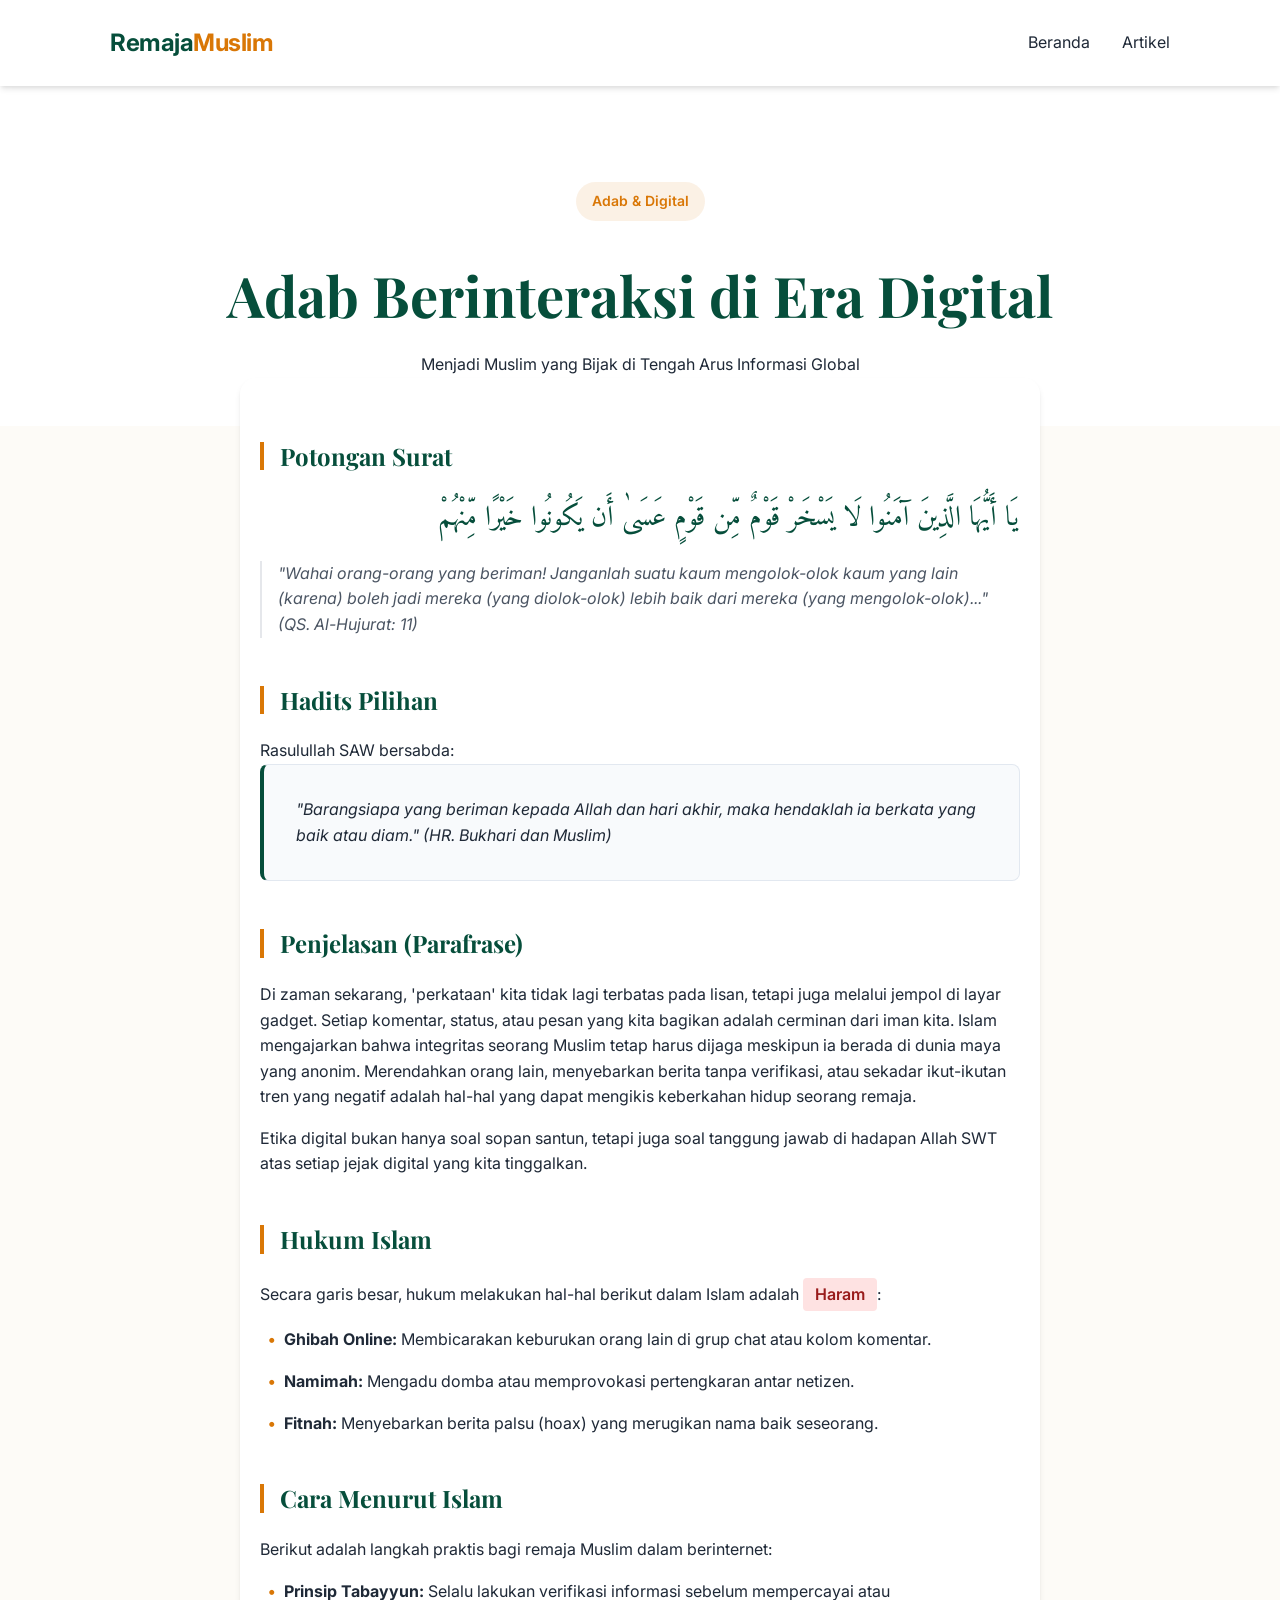
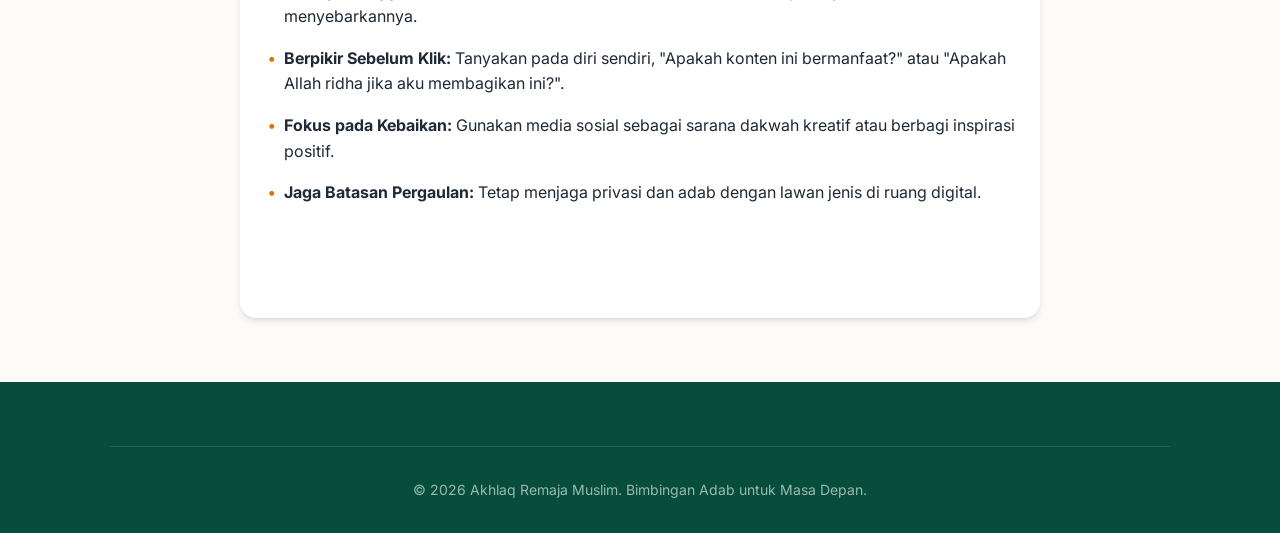
==== articles/adab-pergaulan.html @ 89fde5ba "first commit" ====
<!DOCTYPE html>
<html lang="id">
<head>
    <meta charset="UTF-8">
    <meta name="viewport" content="width=device-width, initial-scale=1.0">
    <title>Adab Berinteraksi di Era Digital | Akhlaq Remaja Muslim</title>
    <link rel="stylesheet" href="../css/style.css">
    <link rel="preconnect" href="https://fonts.googleapis.com">
    <link rel="preconnect" href="https://fonts.gstatic.com" crossorigin>
    <link href="https://fonts.googleapis.com/css2?family=Inter:wght@400;600;700&family=Playfair+Display:wght@700&family=Amiri&display=swap" rel="stylesheet">
</head>
<body>
    <nav>
        <div class="container">
            <a href="../index.html" class="logo">Remaja<span>Muslim</span></a>
            <ul class="nav-links">
                <li><a href="../index.html">Beranda</a></li>
                <li><a href="../index.html#articles">Artikel</a></li>
            </ul>
        </div>
    </nav>

    <header class="article-header">
        <div class="container">
            <span class="card-tag">Adab & Digital</span>
            <h1>Adab Berinteraksi di Era Digital</h1>
            <p>Menjadi Muslim yang Bijak di Tengah Arus Informasi Global</p>
        </div>
    </header>

    <main class="container">
        <article class="article-content">
            <section class="content-section">
                <h2>Potongan Surat</h2>
                <div class="arabic-text">
                    يَا أَيُّهَا الَّذِينَ آمَنُوا لَا يَسْخَرْ قَوْمٌ مِّن قَوْمٍ عَسَىٰ أَن يَكُونُوا خَيْرًا مِّنْهُمْ
                </div>
                <div class="translation">
                    "Wahai orang-orang yang beriman! Janganlah suatu kaum mengolok-olok kaum yang lain (karena) boleh jadi mereka (yang diolok-olok) lebih baik dari mereka (yang mengolok-olok)..." (QS. Al-Hujurat: 11)
                </div>
            </section>

            <section class="content-section">
                <h2>Hadits Pilihan</h2>
                <p>Rasulullah SAW bersabda:</p>
                <div class="explanation-box" style="font-style: italic; border-left: 4px solid var(--primary-green);">
                    "Barangsiapa yang beriman kepada Allah dan hari akhir, maka hendaklah ia berkata yang baik atau diam." (HR. Bukhari dan Muslim)
                </div>
            </section>

            <section class="content-section">
                <h2>Penjelasan (Parafrase)</h2>
                <p>
                    Di zaman sekarang, 'perkataan' kita tidak lagi terbatas pada lisan, tetapi juga melalui jempol di layar gadget. Setiap komentar, status, atau pesan yang kita bagikan adalah cerminan dari iman kita. Islam mengajarkan bahwa integritas seorang Muslim tetap harus dijaga meskipun ia berada di dunia maya yang anonim. Merendahkan orang lain, menyebarkan berita tanpa verifikasi, atau sekadar ikut-ikutan tren yang negatif adalah hal-hal yang dapat mengikis keberkahan hidup seorang remaja.
                </p>
                <p style="margin-top: 1rem;">
                    Etika digital bukan hanya soal sopan santun, tetapi juga soal tanggung jawab di hadapan Allah SWT atas setiap jejak digital yang kita tinggalkan.
                </p>
            </section>

            <section class="content-section">
                <h2>Hukum Islam</h2>
                <p>Secara garis besar, hukum melakukan hal-hal berikut dalam Islam adalah <span class="hukum-tag">Haram</span>:</p>
                <ul class="steps-list" style="margin-top: 1rem;">
                    <li><strong>Ghibah Online:</strong> Membicarakan keburukan orang lain di grup chat atau kolom komentar.</li>
                    <li><strong>Namimah:</strong> Mengadu domba atau memprovokasi pertengkaran antar netizen.</li>
                    <li><strong>Fitnah:</strong> Menyebarkan berita palsu (hoax) yang merugikan nama baik seseorang.</li>
                </ul>
            </section>

            <section class="content-section">
                <h2>Cara Menurut Islam</h2>
                <p>Berikut adalah langkah praktis bagi remaja Muslim dalam berinternet:</p>
                <ul class="steps-list" style="margin-top: 1rem;">
                    <li><strong>Prinsip Tabayyun:</strong> Selalu lakukan verifikasi informasi sebelum mempercayai atau menyebarkannya.</li>
                    <li><strong>Berpikir Sebelum Klik:</strong> Tanyakan pada diri sendiri, "Apakah konten ini bermanfaat?" atau "Apakah Allah ridha jika aku membagikan ini?".</li>
                    <li><strong>Fokus pada Kebaikan:</strong> Gunakan media sosial sebagai sarana dakwah kreatif atau berbagi inspirasi positif.</li>
                    <li><strong>Jaga Batasan Pergaulan:</strong> Tetap menjaga privasi dan adab dengan lawan jenis di ruang digital.</li>
                </ul>
            </section>
        </article>
    </main>

    <footer>
        <div class="container">
            <div class="footer-bottom">
                &copy; 2026 Akhlaq Remaja Muslim. Bimbingan Adab untuk Masa Depan.
            </div>
        </div>
    </footer>
</body>
</html>
---- css/style.css ----
:root {
    --primary-green: #064e3b;
    --primary-light: #065f46;
    --accent-gold: #d97706;
    --accent-light: #fbbf24;
    --bg-ivory: #fdfbf7;
    --text-dark: #1f2937;
    --text-muted: #4b5563;
    --white: #ffffff;
    --shadow: 0 4px 6px -1px rgba(0, 0, 0, 0.1), 0 2px 4px -1px rgba(0, 0, 0, 0.06);
    --transition: all 0.3s ease;
}

* {
    margin: 0;
    padding: 0;
    box-sizing: border-box;
}

body {
    font-family: 'Inter', -apple-system, BlinkMacSystemFont, "Segoe UI", Roboto, sans-serif;
    background-color: var(--bg-ivory);
    color: var(--text-dark);
    line-height: 1.6;
}

h1, h2, h3, h4 {
    font-family: 'Playfair Display', serif;
    color: var(--primary-green);
    line-height: 1.2;
}

a {
    text-decoration: none;
    color: inherit;
    transition: var(--transition);
}

ul {
    list-style: none;
}

.container {
    max-width: 1100px;
    margin: 0 auto;
    padding: 0 20px;
}

/* Navbar */
nav {
    background: var(--white);
    padding: 1.5rem 0;
    box-shadow: var(--shadow);
    position: sticky;
    top: 0;
    z-index: 1000;
}

nav .container {
    display: flex;
    justify-content: space-between;
    align-items: center;
}

.logo {
    font-size: 1.5rem;
    font-weight: 700;
    color: var(--primary-green);
    letter-spacing: -0.5px;
}

.logo span {
    color: var(--accent-gold);
}

.nav-links {
    display: flex;
    gap: 2rem;
}

.nav-links a:hover {
    color: var(--accent-gold);
}

/* Hero Section */
.hero {
    padding: 5rem 0;
    text-align: center;
    background: linear-gradient(rgba(6, 78, 59, 0.05), rgba(6, 78, 59, 0.02));
    border-bottom: 1px solid rgba(6, 78, 59, 0.1);
}

.hero h1 {
    font-size: 3rem;
    margin-bottom: 1.5rem;
}

.hero p {
    font-size: 1.25rem;
    color: var(--text-muted);
    max-width: 700px;
    margin: 0 auto 2.5rem;
}

/* Article Grid */
.articles-grid {
    display: grid;
    grid-template-columns: repeat(auto-fit, minmax(300px, 1fr));
    gap: 2.5rem;
    padding: 4rem 0;
}

.article-card {
    background: var(--white);
    border-radius: 12px;
    overflow: hidden;
    box-shadow: var(--shadow);
    transition: var(--transition);
    display: flex;
    flex-direction: column;
    animation: fadeIn 0.8s ease-out forwards;
    opacity: 0;
}

@keyframes fadeIn {
    from {
        opacity: 0;
        transform: translateY(20px);
    }
    to {
        opacity: 1;
        transform: translateY(0);
    }
}

.article-card:nth-child(1) { animation-delay: 0.1s; }
.article-card:nth-child(2) { animation-delay: 0.3s; }
.article-card:nth-child(3) { animation-delay: 0.5s; }

.article-card:hover {
    transform: translateY(-5px);
    box-shadow: 0 10px 15px -3px rgba(0, 0, 0, 0.1);
}

.card-content {
    padding: 2rem;
    flex-grow: 1;
}

.card-tag {
    display: inline-block;
    background: rgba(217, 119, 6, 0.1);
    color: var(--accent-gold);
    padding: 0.25rem 0.75rem;
    border-radius: 99px;
    font-size: 0.75rem;
    font-weight: 600;
    margin-bottom: 1rem;
}

.article-card h3 {
    margin-bottom: 1rem;
    font-size: 1.5rem;
}

.article-card p {
    color: var(--text-muted);
    font-size: 0.95rem;
    margin-bottom: 1.5rem;
}

.read-more {
    color: var(--primary-green);
    font-weight: 600;
    display: flex;
    align-items: center;
    gap: 0.5rem;
}

.read-more:hover {
    gap: 0.75rem;
}

/* Footer */
footer {
    background: var(--primary-green);
    color: var(--white);
    padding: 4rem 0 2rem;
    margin-top: 4rem;
}

.footer-content {
    display: flex;
    justify-content: space-between;
    flex-wrap: wrap;
    gap: 2rem;
    margin-bottom: 3rem;
}

.footer-logo {
    font-size: 1.5rem;
    font-weight: 700;
    margin-bottom: 1rem;
}

.footer-logo span {
    color: var(--accent-gold);
}

.footer-bottom {
    text-align: center;
    padding-top: 2rem;
    border-top: 1px solid rgba(255, 255, 255, 0.1);
    font-size: 0.875rem;
    color: rgba(255, 255, 255, 0.6);
}

/* Article Page Specific */
.article-header {
    padding: 6rem 0 3rem;
    background: var(--white);
    text-align: center;
}

.article-header .card-tag {
    font-size: 0.875rem;
    padding: 0.5rem 1rem;
}

.article-header h1 {
    font-size: 3.5rem;
    margin: 1.5rem 0;
}

.article-content {
    max-width: 800px;
    margin: 0 auto;
    padding: 4rem 20px;
    background: var(--white);
    box-shadow: var(--shadow);
    border-radius: 16px;
    margin-top: -3rem;
    position: relative;
    z-index: 10;
    animation: fadeIn 1s ease-out forwards;
    opacity: 0;
}

.content-section {
    margin-bottom: 3rem;
}

.content-section h2 {
    margin-bottom: 1.5rem;
    border-left: 4px solid var(--accent-gold);
    padding-left: 1rem;
}

.arabic-text {
    font-family: 'Amiri', serif;
    font-size: 1.75rem;
    text-align: right;
    direction: rtl;
    margin-bottom: 1rem;
    color: var(--primary-green);
    line-height: 1.8;
}

.translation {
    font-style: italic;
    color: var(--text-muted);
    border-left: 2px solid #e5e7eb;
    padding-left: 1rem;
    margin-bottom: 1.5rem;
}

.explanation-box {
    background: #f8fafc;
    padding: 2rem;
    border-radius: 8px;
    border: 1px solid #e2e8f0;
}

.hukum-tag {
    display: inline-block;
    padding: 0.25rem 0.75rem;
    border-radius: 4px;
    font-weight: 600;
    background: #fee2e2;
    color: #991b1b;
}

.steps-list {
    margin-left: 1.5rem;
}

.steps-list li {
    margin-bottom: 1rem;
    position: relative;
}

.steps-list li::before {
    content: "•";
    color: var(--accent-gold);
    font-weight: bold;
    display: inline-block;
    width: 1em;
    margin-left: -1em;
}

@media (max-width: 768px) {
    .hero h1 { font-size: 2.25rem; }
    .article-header h1 { font-size: 2.5rem; }
    .nav-links { display: none; }
}
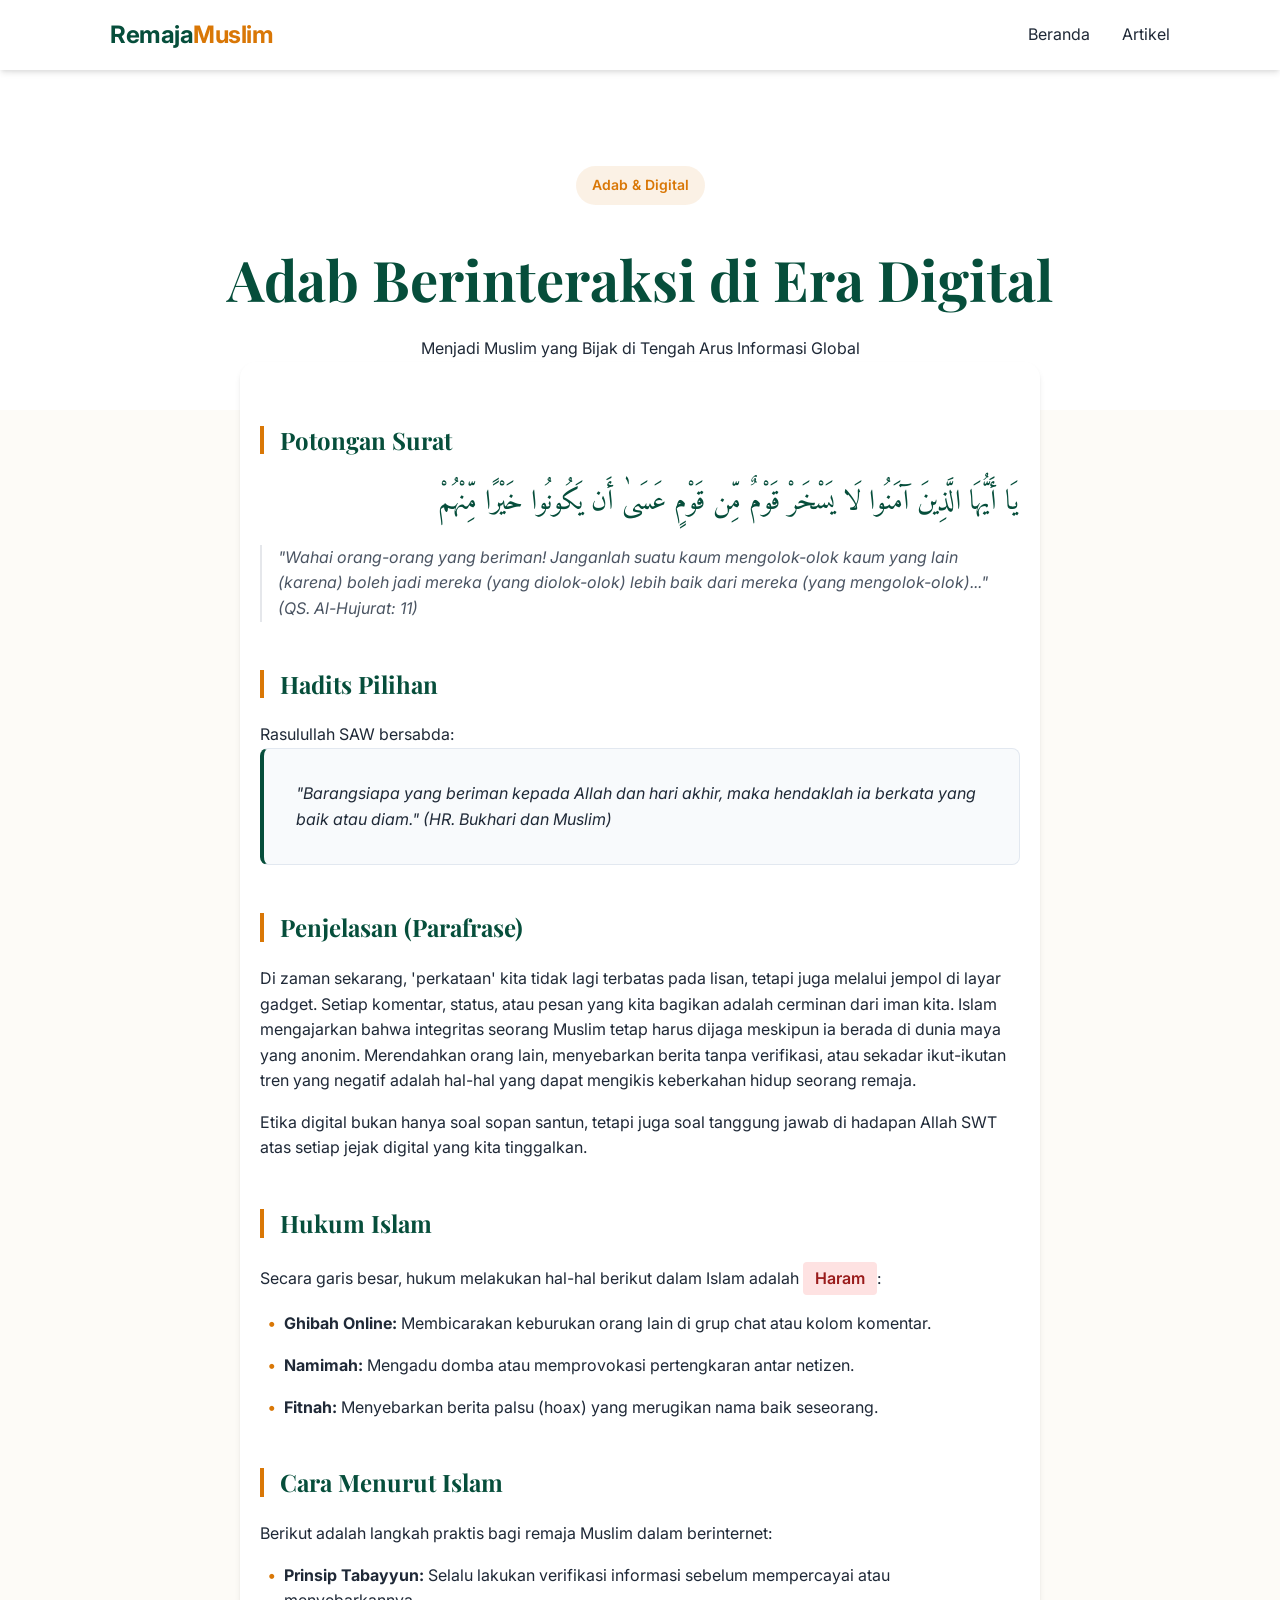
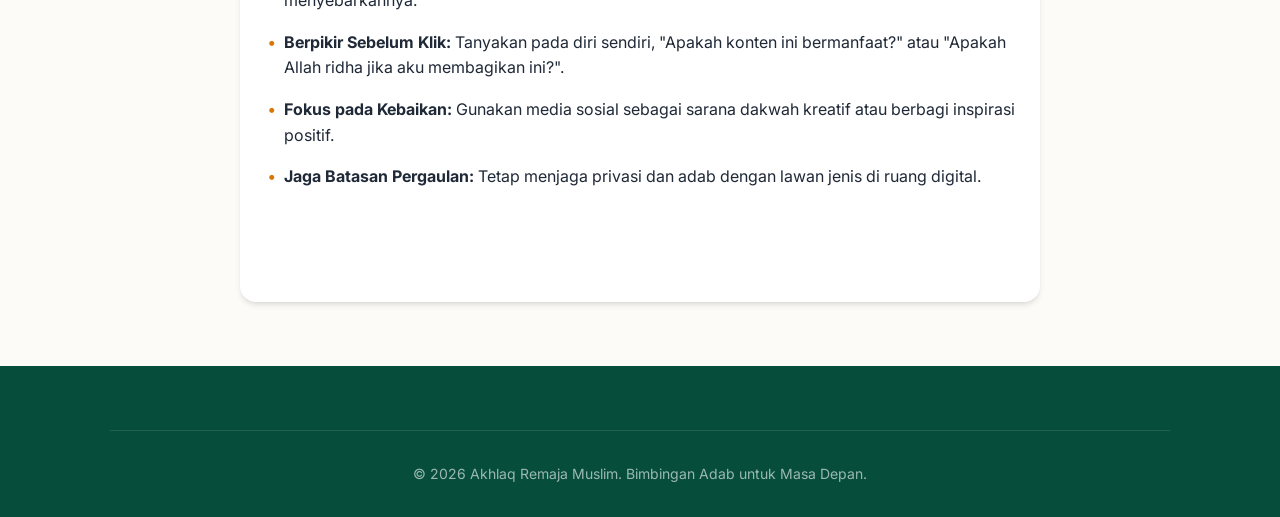
==== commit 541f0d30: "commit lagi" ====
--- a/articles/adab-pergaulan.html
+++ b/articles/adab-pergaulan.html
@@ -13,12 +13,26 @@
     <nav>
         <div class="container">
             <a href="../index.html" class="logo">Remaja<span>Muslim</span></a>
+            <button class="menu-toggle" id="mobile-menu">
+                <span></span>
+                <span></span>
+                <span></span>
+            </button>
             <ul class="nav-links">
                 <li><a href="../index.html">Beranda</a></li>
                 <li><a href="../index.html#articles">Artikel</a></li>
             </ul>
         </div>
     </nav>
+
+    <script>
+        const menuToggle = document.getElementById('mobile-menu');
+        const navLinks = document.querySelector('.nav-links');
+        menuToggle.addEventListener('click', () => {
+            navLinks.classList.toggle('active');
+            menuToggle.classList.toggle('active');
+        });
+    </script>
 
     <header class="article-header">
         <div class="container">
--- a/css/style.css
+++ b/css/style.css
@@ -49,7 +49,7 @@
 /* Navbar */
 nav {
     background: var(--white);
-    padding: 1.5rem 0;
+    padding: 1rem 0;
     box-shadow: var(--shadow);
     position: sticky;
     top: 0;
@@ -80,6 +80,70 @@
 
 .nav-links a:hover {
     color: var(--accent-gold);
+}
+
+/* Mobile Menu Toggle */
+.menu-toggle {
+    display: none;
+    flex-direction: column;
+    gap: 5px;
+    cursor: pointer;
+    background: none;
+    border: none;
+    padding: 5px;
+}
+
+.menu-toggle span {
+    display: block;
+    width: 25px;
+    height: 3px;
+    background-color: var(--primary-green);
+    transition: var(--transition);
+}
+
+@media (max-width: 768px) {
+    .menu-toggle {
+        display: flex;
+        z-index: 1001;
+    }
+
+    .nav-links {
+        position: fixed;
+        top: 0;
+        right: -100%;
+        width: 70%;
+        height: 100vh;
+        background: var(--white);
+        flex-direction: column;
+        justify-content: center;
+        align-items: center;
+        transition: 0.4s ease-in-out;
+        box-shadow: -5px 0 15px rgba(0,0,0,0.1);
+    }
+
+    .nav-links.active {
+        right: 0;
+    }
+
+    .nav-links li {
+        margin: 1.5rem 0;
+    }
+
+    .nav-links a {
+        font-size: 1.25rem;
+        font-weight: 600;
+    }
+
+    /* Hamburger Animation */
+    .menu-toggle.active span:nth-child(1) {
+        transform: rotate(45deg) translate(5px, 6px);
+    }
+    .menu-toggle.active span:nth-child(2) {
+        opacity: 0;
+    }
+    .menu-toggle.active span:nth-child(3) {
+        transform: rotate(-45deg) translate(6px, -7px);
+    }
 }
 
 /* Hero Section */
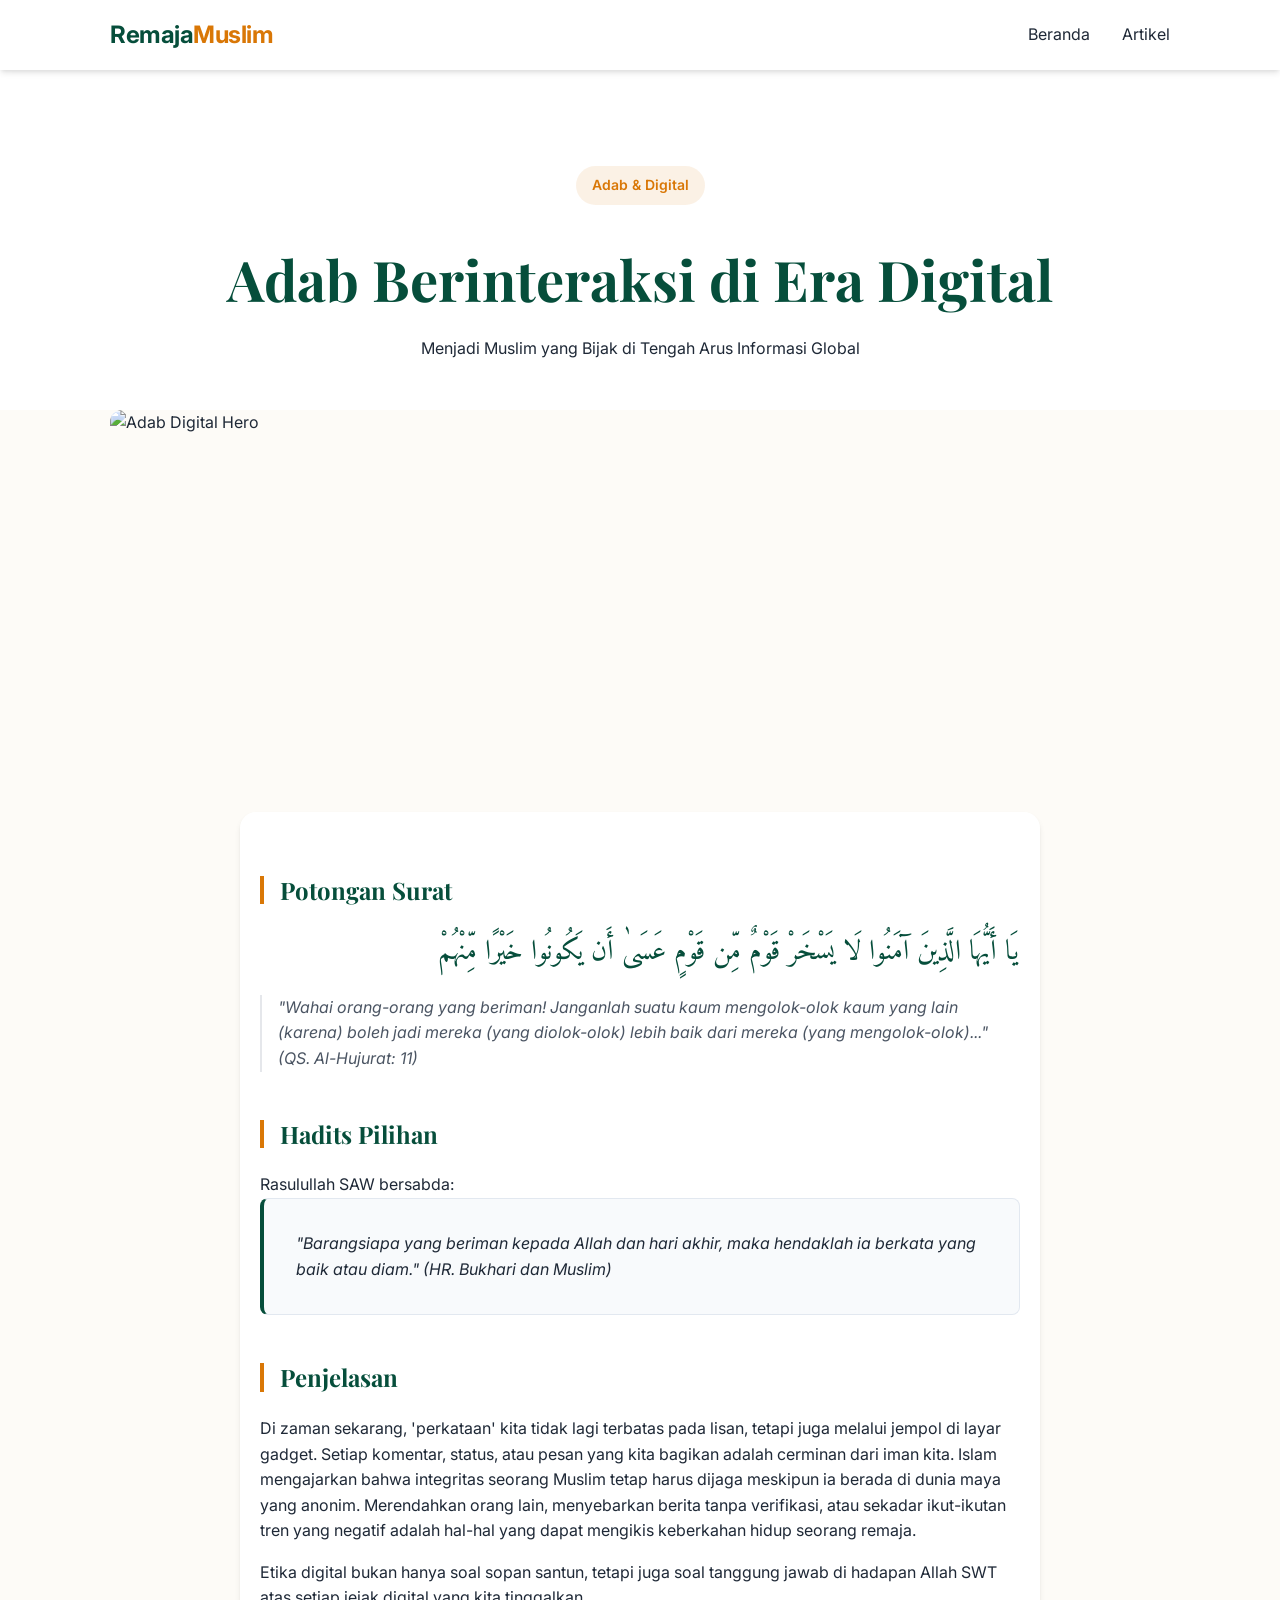
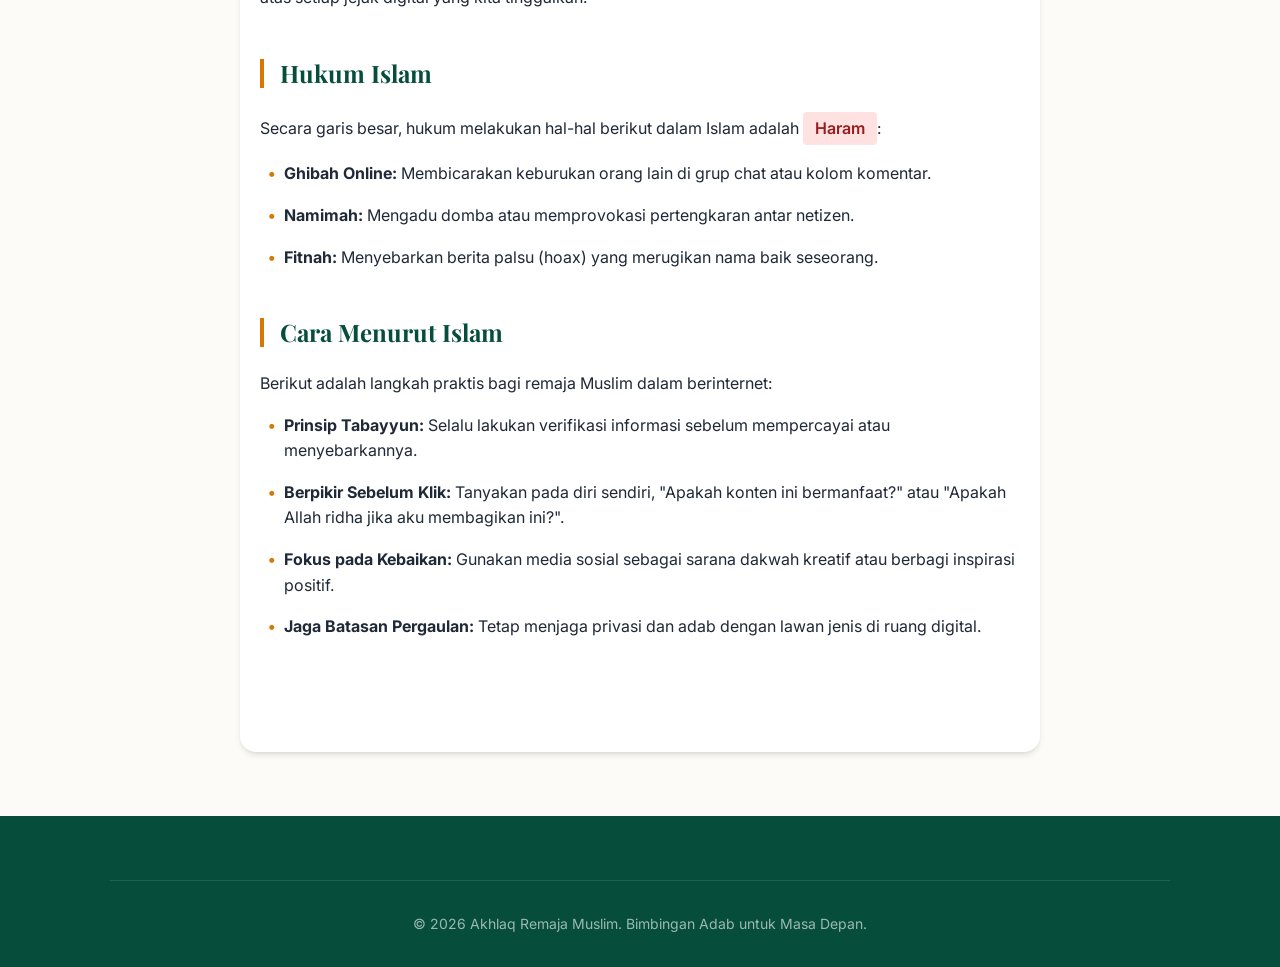
==== commit 49930e37: "commit lagi" ====
--- a/articles/adab-pergaulan.html
+++ b/articles/adab-pergaulan.html
@@ -42,6 +42,12 @@
         </div>
     </header>
 
+    <div class="container">
+        <div class="article-hero-image">
+            <img src="https://images.unsplash.com/photo-1516321318423-f06f85e504b3?auto=format&fit=crop&w=1200&q=80" alt="Adab Digital Hero">
+        </div>
+    </div>
+
     <main class="container">
         <article class="article-content">
             <section class="content-section">
@@ -63,7 +69,7 @@
             </section>
 
             <section class="content-section">
-                <h2>Penjelasan (Parafrase)</h2>
+                <h2>Penjelasan </h2>
                 <p>
                     Di zaman sekarang, 'perkataan' kita tidak lagi terbatas pada lisan, tetapi juga melalui jempol di layar gadget. Setiap komentar, status, atau pesan yang kita bagikan adalah cerminan dari iman kita. Islam mengajarkan bahwa integritas seorang Muslim tetap harus dijaga meskipun ia berada di dunia maya yang anonim. Merendahkan orang lain, menyebarkan berita tanpa verifikasi, atau sekadar ikut-ikutan tren yang negatif adalah hal-hal yang dapat mengikis keberkahan hidup seorang remaja.
                 </p>
--- a/css/style.css
+++ b/css/style.css
@@ -86,7 +86,7 @@
 .menu-toggle {
     display: none;
     flex-direction: column;
-    gap: 5px;
+    gap: 4px;
     cursor: pointer;
     background: none;
     border: none;
@@ -95,56 +95,91 @@
 
 .menu-toggle span {
     display: block;
-    width: 25px;
-    height: 3px;
+    width: 20px;
+    height: 2px;
     background-color: var(--primary-green);
     transition: var(--transition);
 }
 
 @media (max-width: 768px) {
+
+    /* Tombol Hamburger */
     .menu-toggle {
         display: flex;
+        flex-direction: column;
+        justify-content: space-between;
+        width: 35px;
+        height: 25px;
+        cursor: pointer;
         z-index: 1001;
     }
 
+    /* Sidebar Menu */
     .nav-links {
         position: fixed;
         top: 0;
         right: -100%;
-        width: 70%;
+        width: 250px;
+        max-width: 70%;
         height: 100vh;
         background: var(--white);
+
+        display: flex;
         flex-direction: column;
-        justify-content: center;
-        align-items: center;
-        transition: 0.4s ease-in-out;
-        box-shadow: -5px 0 15px rgba(0,0,0,0.1);
-    }
-
+        justify-content: flex-start;
+        align-items: flex-start;
+
+        padding-top: 70px;
+
+        transition: right 0.4s ease-in-out;
+        box-shadow: -10px 0 20px rgba(0, 0, 0, 0.15);
+        z-index: 1000;
+    }
+
+    /* Saat menu aktif */
     .nav-links.active {
         right: 0;
     }
 
+    /* Item Menu */
     .nav-links li {
-        margin: 1.5rem 0;
-    }
-
+        list-style: none;
+        width: 100%;
+        margin: 0;
+        padding: 0;
+    }
+
+    /* Link Menu */
     .nav-links a {
-        font-size: 1.25rem;
+        display: block;
+        width: 100%;
+        padding: 10px 20px;
+        font-size: 1rem;
         font-weight: 600;
-    }
+        line-height: 1.2;
+        text-decoration: none;
+        color: var(--primary-green);
+        transition: all 0.3s ease;
+    }
+
+    /* Hover */
+    .nav-links a:hover {
+        background: rgba(0, 128, 0, 0.08);
+        padding-left: 25px;
+    }
+}
 
     /* Hamburger Animation */
     .menu-toggle.active span:nth-child(1) {
-        transform: rotate(45deg) translate(5px, 6px);
+        transform: rotate(45deg) translate(4px, 4.5px);
     }
     .menu-toggle.active span:nth-child(2) {
         opacity: 0;
     }
     .menu-toggle.active span:nth-child(3) {
-        transform: rotate(-45deg) translate(6px, -7px);
-    }
-}
+        transform: rotate(-45deg) translate(4px, -4.5px);
+    }
+
 
 /* Hero Section */
 .hero {
@@ -166,7 +201,7 @@
     margin: 0 auto 2.5rem;
 }
 
-/* Article Grid */
+/* cle Grid */
 .articles-grid {
     display: grid;
     grid-template-columns: repeat(auto-fit, minmax(300px, 1fr));
@@ -184,6 +219,14 @@
     flex-direction: column;
     animation: fadeIn 0.8s ease-out forwards;
     opacity: 0;
+    height: 100%;
+}
+
+.article-card img {
+    width: 100%;
+    height: 220px; /* sesuaikan */
+    object-fit: cover;
+    display: block;
 }
 
 @keyframes fadeIn {
@@ -294,6 +337,20 @@
 .article-header h1 {
     font-size: 3.5rem;
     margin: 1.5rem 0;
+}
+
+.article-hero-image {
+    width: 100%;
+    height: 450px;
+    overflow: hidden;
+    border-radius: 12px;
+}
+
+.article-hero-image img {
+    width: 100%;
+    height: 100%;
+    object-fit: cover;
+    display: block;
 }
 
 .article-content {
@@ -375,5 +432,6 @@
 @media (max-width: 768px) {
     .hero h1 { font-size: 2.25rem; }
     .article-header h1 { font-size: 2.5rem; }
-    .nav-links { display: none; }
-}
+}
+{ font-size: 2.5rem; }
+}
